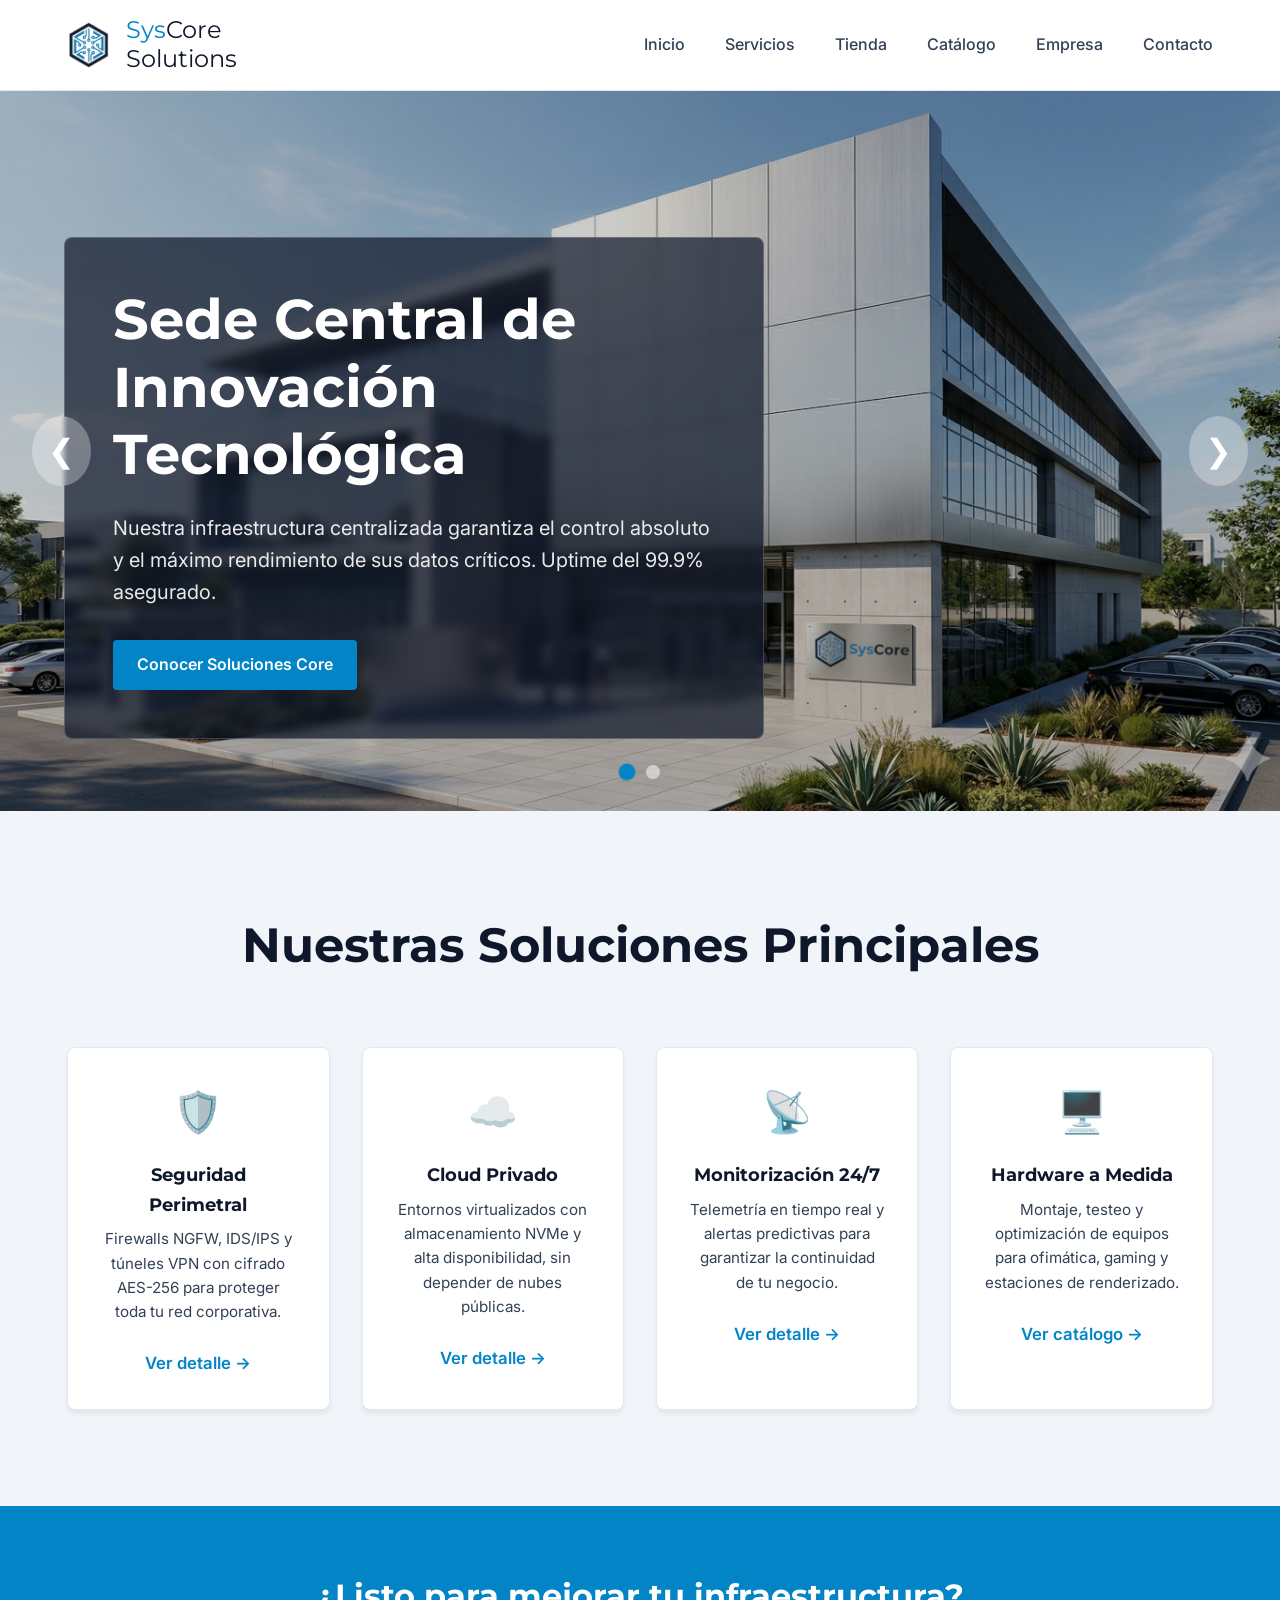
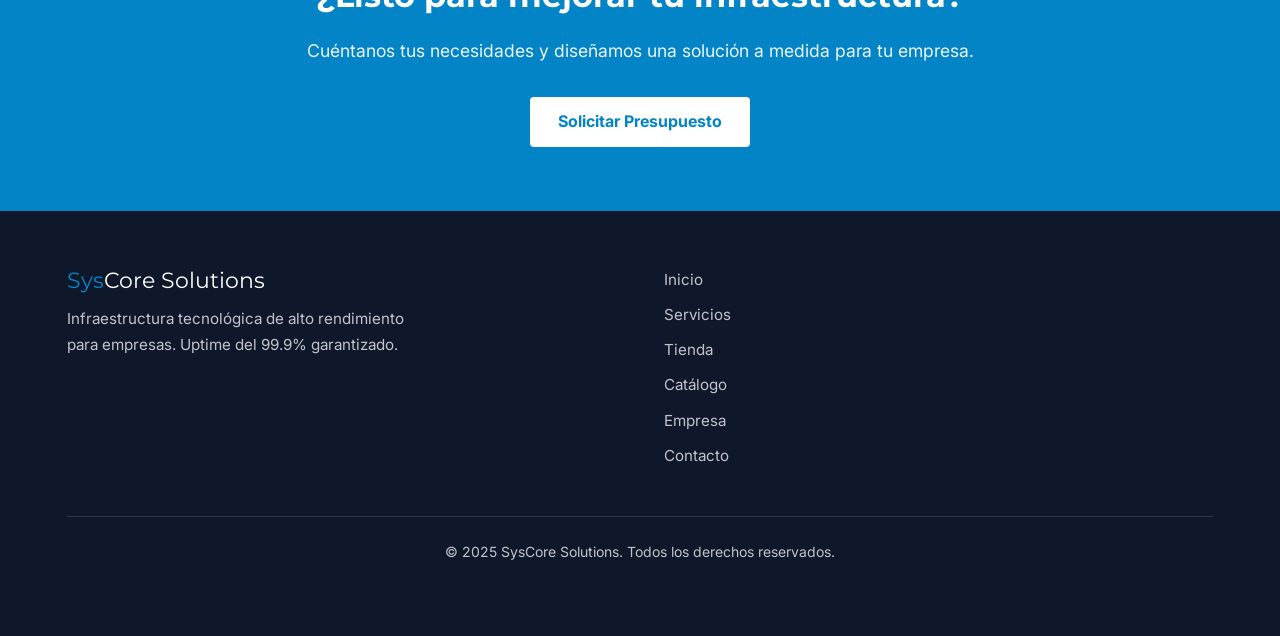
==== index.html @ d4460f2e "Web SysCore Solutions con catalogo XML (sin PHP)" ====
<!DOCTYPE html>
<html lang="es">

<head>
    <meta charset="UTF-8">
    <meta name="viewport" content="width=device-width, initial-scale=1.0">
    <title>SysCore Solutions - Inicio</title>
    <link rel="preconnect" href="https://fonts.googleapis.com">
    <link rel="preconnect" href="https://fonts.gstatic.com" crossorigin>
    <link href="https://fonts.googleapis.com/css2?family=Inter:wght@400;500;600&family=Montserrat:wght@700&display=swap"
        rel="stylesheet">
    <link rel="stylesheet" href="styles.css">
</head>

<body>

    <header>
        <div class="container nav-container">
            <div class="logo-container">
                <img src="imagenes/logo.png" alt="Logotipo SysCore Solutions" class="logo-img">
                <div class="logo"><span class="logo-sys">Sys</span>Core<br>Solutions</div>
            </div>
            <div class="menu-toggle">☰</div>
            <nav>
                <ul class="nav-links">
                    <li><a href="index.html">Inicio</a></li>
                    <li><a href="servicios.html">Servicios</a></li>
                    <li><a href="tienda.html">Tienda</a></li>
                    <li><a href="catalogo.html">Catálogo</a></li>
                    <li><a href="empresa.html">Empresa</a></li>
                    <li><a href="contacto.html">Contacto</a></li>
                </ul>
            </nav>
        </div>
    </header>

    <section class="hero">
        <button class="carousel-control prev" id="prevBtn">&#10094;</button>
        <button class="carousel-control next" id="nextBtn">&#10095;</button>

        <div class="carousel-track" id="carouselTrack">
            <div class="slide">
                <img src="imagenes/sede-empresarial.jpg" alt="Sede empresarial de SysCore Solutions">
                <div class="hero-content">
                    <h1>Sede Central de Innovación Tecnológica</h1>
                    <p>Nuestra infraestructura centralizada garantiza el control absoluto y el máximo rendimiento de sus
                        datos críticos. Uptime del 99.9% asegurado.</p>
                    <a href="servicios.html" class="btn-primary">Conocer Soluciones Core</a>
                </div>
            </div>
            <div class="slide">
                <img src="imagenes/sala-servidores.jpg" alt="Sala de servidores de alta disponibilidad">
                <div class="hero-content">
                    <h1>Centros de Datos de Alta Disponibilidad</h1>
                    <p>Garantizamos un 99.9% de Uptime con seguridad perimetral avanzada y redundancia total. Sin puntos
                        únicos de fallo.</p>
                    <a href="tienda.html" class="btn-primary">Nuestras Garantías</a>
                </div>
            </div>
        </div>

        <ul class="carousel-indicators">
            <li class="indicator active" data-slide="0"></li>
            <li class="indicator" data-slide="1"></li>
        </ul>
    </section>

    <script>
        const track = document.getElementById('carouselTrack');
        const nextBtn = document.getElementById('nextBtn');
        const prevBtn = document.getElementById('prevBtn');
        const indicatorContainer = document.querySelector('.carousel-indicators');
        const indicators = Array.from(indicatorContainer.children);
        let currentSlide = 0;
        const totalSlides = 2;
        let autoPlayInterval;

        const moveToSlide = (targetIndex) => {
            track.style.transform = `translateX(-${targetIndex * 100}%)`;
            currentSlide = targetIndex;
            indicators.forEach((ind, index) => ind.classList.toggle('active', index === targetIndex));
        };
        const nextSlide = () => moveToSlide(currentSlide === totalSlides - 1 ? 0 : currentSlide + 1);
        const prevSlide = () => moveToSlide(currentSlide === 0 ? totalSlides - 1 : currentSlide - 1);

        nextBtn.addEventListener('click', () => { nextSlide(); resetAutoPlay(); });
        prevBtn.addEventListener('click', () => { prevSlide(); resetAutoPlay(); });
        indicatorContainer.addEventListener('click', e => {
            const indicator = e.target.closest('.indicator');
            if (!indicator) return;
            moveToSlide(parseInt(indicator.dataset.slide));
            resetAutoPlay();
        });

        const resetAutoPlay = () => { clearInterval(autoPlayInterval); autoPlayInterval = setInterval(nextSlide, 5000); };
        resetAutoPlay();
    </script>

    <!-- SECCIÓN DESTACADOS -->
    <section class="page-section bg-light">
        <div class="container">
            <h2 class="section-title">Nuestras Soluciones Principales</h2>
            <div class="highlights-grid">
                <div class="highlight-card">
                    <span class="highlight-icon" aria-hidden="true">🛡️</span>
                    <h3>Seguridad Perimetral</h3>
                    <p>Firewalls NGFW, IDS/IPS y túneles VPN con cifrado AES-256 para proteger toda tu red corporativa.</p>
                    <br>
                    <a href="ficha-seguridad.html" class="card-link">Ver detalle →</a>
                </div>
                <div class="highlight-card">
                    <span class="highlight-icon" aria-hidden="true">☁️</span>
                    <h3>Cloud Privado</h3>
                    <p>Entornos virtualizados con almacenamiento NVMe y alta disponibilidad, sin depender de nubes públicas.</p>
                    <br>
                    <a href="servicios.html" class="card-link">Ver detalle →</a>
                </div>
                <div class="highlight-card">
                    <span class="highlight-icon" aria-hidden="true">📡</span>
                    <h3>Monitorización 24/7</h3>
                    <p>Telemetría en tiempo real y alertas predictivas para garantizar la continuidad de tu negocio.</p>
                    <br>
                    <a href="servicios.html" class="card-link">Ver detalle →</a>
                </div>
                <div class="highlight-card">
                    <span class="highlight-icon" aria-hidden="true">🖥️</span>
                    <h3>Hardware a Medida</h3>
                    <p>Montaje, testeo y optimización de equipos para ofimática, gaming y estaciones de renderizado.</p>
                    <br>
                    <a href="tienda.html" class="card-link">Ver catálogo →</a>
                </div>
            </div>
        </div>
    </section>

    <!-- CTA BANNER -->
    <section class="cta-banner">
        <div class="container">
            <h2>¿Listo para mejorar tu infraestructura?</h2>
            <p>Cuéntanos tus necesidades y diseñamos una solución a medida para tu empresa.</p>
            <a href="contacto.html" class="btn-secondary">Solicitar Presupuesto</a>
        </div>
    </section>

    <!-- FOOTER -->
    <footer>
        <div class="container footer-container">
            <div class="footer-brand">
                <div class="logo"><span class="logo-sys">Sys</span>Core Solutions</div>
                <p>Infraestructura tecnológica de alto rendimiento para empresas. Uptime del 99.9% garantizado.</p>
            </div>
            <nav class="footer-nav" aria-label="Navegación pie de página">
                <ul>
                    <li><a href="index.html">Inicio</a></li>
                    <li><a href="servicios.html">Servicios</a></li>
                    <li><a href="tienda.html">Tienda</a></li>
                    <li><a href="catalogo.html">Catálogo</a></li>
                    <li><a href="empresa.html">Empresa</a></li>
                    <li><a href="contacto.html">Contacto</a></li>
                </ul>
            </nav>
            <p class="footer-copy">© 2025 SysCore Solutions. Todos los derechos reservados.</p>
        </div>
    </footer>

</body>

</html>
---- styles.css ----
/* Variables de color y tipografía */
:root {
    --primary-color: #0F172A;
    --accent-color: #0284C7;
    --bg-light: #F1F5F9;
    --white: #FFFFFF;
    --text-main: #334155;
    --font-headings: 'Montserrat', sans-serif;
    --font-body: 'Inter', sans-serif;
}

* {
    margin: 0;
    padding: 0;
    box-sizing: border-box;
}

/* ZOOM Y RESOLUCIÓN ADAPTABLE: Al usar 100%, respeta el tamaño/zoom del navegador. Todo lo basado en rem escalará. */
html {
    font-size: 100%;
    scroll-behavior: smooth;
}

/* ANIMACIÓN DE TRANSICIÓN AL CAMBIAR DE SECCIÓN/PÁGINA */
@keyframes fadeIn {
    from {
        opacity: 0;
        transform: translateY(15px);
    }

    to {
        opacity: 1;
        transform: translateY(0);
    }
}

body {
    font-family: var(--font-body);
    color: var(--text-main);
    background-color: var(--white);
    line-height: 1.6;
    width: 100%;
    overflow-x: hidden;
    animation: fadeIn 0.5s cubic-bezier(0.25, 0.46, 0.45, 0.94) forwards;
}

h1,
h2,
h3 {
    font-family: var(--font-headings);
    color: var(--primary-color);
    margin-bottom: 1rem;
}

a {
    text-decoration: none;
    color: inherit;
    transition: color 0.3s ease, opacity 0.3s ease;
}

a:hover {
    opacity: 0.8;
}

/* Contenedores ultra fluidos para resoluciones grandes y pequeñas */
.container {
    width: 92%;
    max-width: 85rem;
    margin: 0 auto;
    padding: 0 1rem;
}

.btn-primary {
    display: inline-block;
    background-color: var(--accent-color);
    color: var(--white);
    padding: 0.75rem 1.5rem;
    border-radius: 0.25rem;
    font-weight: 600;
    border: none;
    cursor: pointer;
    transition: background-color 0.3s ease, transform 0.2s ease;
    text-align: center;
}

.btn-primary:hover {
    background-color: #026aa2;
    transform: translateY(-2px);
    opacity: 1;
}

/* CABECERA */
header {
    background-color: var(--white);
    border-bottom: 1px solid #e2e8f0;
    padding: 1rem 0;
    position: sticky;
    top: 0;
    z-index: 1000;
    transition: all 0.3s ease;
}

.nav-container {
    display: flex;
    justify-content: space-between;
    align-items: center;
}

.logo-container {
    display: flex;
    align-items: center;
    gap: 1rem;
}

.logo {
    font-family: var(--font-headings);
    font-size: 1.5rem;
    color: var(--primary-color);
    line-height: 1.2;
}

.logo-img {
    height: 3rem;
    width: auto;
    transition: transform 0.3s ease;
}

.logo-img:hover {
    transform: scale(1.05);
}

.logo-sys {
    color: var(--accent-color);
}

.nav-links {
    display: flex;
    gap: 2.5rem;
    list-style: none;
    font-weight: 500;
}

.nav-links a:hover {
    color: var(--accent-color);
    opacity: 1;
}

.menu-toggle {
    display: none;
    font-size: 1.5rem;
    cursor: pointer;
    color: var(--primary-color);
}

/* HERO (Inicio) */
.hero {
    position: relative;
    width: 100%;
    height: 80vh;
    min-height: 31.25rem;
    max-height: 62.5rem;
    overflow: hidden;
    background-color: #000;
}

.carousel-track {
    display: flex;
    height: 100%;
    width: 100%;
    transition: transform 0.8s cubic-bezier(0.4, 0, 0.2, 1);
}

.slide {
    min-width: 100%;
    height: 100%;
    position: relative;
}

.slide img {
    width: 100%;
    height: 100%;
    object-fit: cover;
    object-position: center;
    opacity: 0.8;
}

.hero-content {
    position: absolute;
    bottom: 10%;
    left: 5%;
    z-index: 10;
    color: white;
    background: rgba(15, 23, 42, 0.7);
    padding: 3rem;
    border-radius: 0.5rem;
    max-width: 43.75rem;
    width: 90%;
    backdrop-filter: blur(5px);
    border: 1px solid rgba(255, 255, 255, 0.2);
}

.hero h1 {
    font-size: 3.5rem;
    line-height: 1.2;
    color: white;
    margin-bottom: 1.5rem;
}

.hero p {
    font-size: 1.25rem;
    margin-bottom: 2rem;
    opacity: 0.9;
}

.carousel-control {
    position: absolute;
    top: 50%;
    transform: translateY(-50%);
    background: rgba(255, 255, 255, 0.3);
    border: none;
    color: white;
    font-size: 2rem;
    padding: 1rem;
    cursor: pointer;
    z-index: 20;
    border-radius: 50%;
    transition: background 0.3s ease, transform 0.3s ease;
    backdrop-filter: blur(2px);
}

.carousel-control:hover {
    background: rgba(255, 255, 255, 0.7);
    transform: translateY(-50%) scale(1.1);
}

.carousel-control.prev {
    left: 2rem;
}

.carousel-control.next {
    right: 2rem;
}

.carousel-indicators {
    position: absolute;
    bottom: 2rem;
    left: 50%;
    transform: translateX(-50%);
    display: flex;
    gap: 0.75rem;
    list-style: none;
    z-index: 20;
}

.indicator {
    width: 0.875rem;
    height: 0.875rem;
    background-color: rgba(255, 255, 255, 0.5);
    border-radius: 50%;
    cursor: pointer;
    transition: background-color 0.3s ease, transform 0.3s ease;
}

.indicator:hover {
    transform: scale(1.2);
}

.indicator.active {
    background-color: var(--accent-color);
    transform: scale(1.2);
}

/* SECCIONES GENERALES */
.page-section {
    padding: 6rem 0;
}

.bg-light {
    background-color: var(--bg-light);
}

.bg-white {
    background-color: var(--white);
}

.section-title {
    text-align: center;
    font-size: 3rem;
    margin-bottom: 4rem;
}

/* LISTA DE SERVICIOS (Resolución adaptable) */
.services-list {
    display: flex;
    flex-direction: column;
    gap: 4rem;
}

.service-row {
    display: flex;
    align-items: stretch;
    gap: 4rem;
    background-color: var(--white);
    border: 1px solid #e2e8f0;
    border-radius: 0.5rem;
    overflow: hidden;
    box-shadow: 0 0.25rem 0.375rem -0.0625rem rgba(0, 0, 0, 0.1);
    transition: transform 0.3s ease, box-shadow 0.3s ease;
}

.service-row:hover {
    transform: translateY(-0.3125rem);
    box-shadow: 0 1rem 2rem -0.5rem rgba(0, 0, 0, 0.15);
}

.service-row:nth-child(even) {
    flex-direction: row-reverse;
}

.service-img-container {
    flex: 1;
    min-width: 25rem;
    display: flex;
    align-items: center;
    justify-content: center;
    background-color: var(--bg-light);
    padding: 1.5rem;
}

.service-img-container img {
    width: 100%;
    height: 100%;
    max-height: 25rem;
    object-fit: contain;
    display: block;
    transition: transform 0.5s ease;
}

.service-row:hover .service-img-container img {
    transform: scale(1.03);
}

.service-details {
    flex: 1.5;
    padding: 3rem;
    display: flex;
    flex-direction: column;
    justify-content: center;
}

.service-details h3 {
    font-size: 2.25rem;
    margin-bottom: 1rem;
}

.service-details p {
    font-size: 1.125rem;
    margin-bottom: 1.5rem;
    color: var(--text-main);
    line-height: 1.8;
}

.card-link {
    color: var(--accent-color);
    font-weight: 600;
    font-size: 1.05rem;
    display: inline-flex;
    align-items: center;
    gap: 0.3125rem;
}

.card-link:hover {
    opacity: 1;
    text-decoration: underline;
}

/* GRID PARA LA TIENDA Y OTROS */
.grid {
    display: grid;
    grid-template-columns: repeat(auto-fit, minmax(22rem, 1fr));
    gap: 3rem;
}

/* TIENDA */
.category-title {
    font-size: 2rem;
    margin: 4rem 0 2rem;
    border-bottom: 0.125rem solid var(--accent-color);
    padding-bottom: 0.5rem;
    display: inline-block;
}

.tienda-card {
    background-color: var(--white);
    border: 1px solid #e2e8f0;
    border-radius: 0.5rem;
    padding: 3rem 2.5rem;
    box-shadow: 0 0.25rem 0.375rem -0.0625rem rgba(0, 0, 0, 0.1);
    display: flex;
    flex-direction: column;
    transition: transform 0.3s ease, box-shadow 0.3s ease;
}

.tienda-card:hover {
    transform: translateY(-0.3125rem);
    box-shadow: 0 1rem 2rem -0.5rem rgba(0, 0, 0, 0.15);
}

.tienda-card h3 {
    font-size: 1.5rem;
    color: var(--primary-color);
    margin-bottom: 0.5rem;
}

.tienda-card .price {
    font-size: 2.5rem;
    font-weight: 700;
    color: var(--accent-color);
    margin: 1.5rem 0;
}

.tienda-card ul {
    list-style: none;
    margin-bottom: 2.5rem;
    flex-grow: 1;
}

.tienda-card ul li {
    padding: 0.85rem 0;
    border-bottom: 1px solid #e2e8f0;
    font-size: 1.05rem;
}

.tienda-card ul li strong {
    color: var(--primary-color);
}

/* EMPRESA */
.empresa-grid {
    display: grid;
    grid-template-columns: 1fr 1fr;
    gap: 4rem;
    align-items: center;
}

.empresa-info h2 {
    font-size: 3rem;
    margin-bottom: 1.5rem;
}

.empresa-info p {
    margin-bottom: 1.5rem;
    font-size: 1.125rem;
    line-height: 1.8;
}

/* Contenedor del mapa de OpenStreetMap */
.empresa-mapa {
    width: 100%;
    height: 25rem;
    background-color: #cbd5e1;
    border-radius: 0.5rem;
    border: 0.125rem solid #e2e8f0;
    z-index: 1;
    /* Previene conflictos con menús desplegables si los añades luego */
}

/* Evita que los iconos del mapa hereden estilos de imagen de la web */
.leaflet-container img {
    max-width: none !important;
    padding: 0 !important;
}

/* CONTACTO */
.contact-form {
    max-width: 40rem;
    margin: 0 auto;
    display: flex;
    flex-direction: column;
    gap: 1.5rem;
    background-color: var(--bg-light);
    padding: 3rem;
    border-radius: 0.5rem;
    box-shadow: 0 0.25rem 0.375rem -0.0625rem rgba(0, 0, 0, 0.1);
}

.form-group label {
    display: block;
    margin-bottom: 0.5rem;
    font-weight: 600;
    color: var(--primary-color);
}

.contact-form input,
.contact-form select,
.contact-form textarea {
    width: 100%;
    padding: 1rem;
    border: 1px solid #cbd5e1;
    border-radius: 0.25rem;
    font-family: inherit;
    font-size: 1rem;
    transition: border-color 0.3s ease, box-shadow 0.3s ease;
}

.contact-form input:focus,
.contact-form select:focus,
.contact-form textarea:focus {
    outline: none;
    border-color: var(--accent-color);
    box-shadow: 0 0 0 0.1875rem rgba(2, 132, 199, 0.2);
}

/* RESPONSIVE Y ADAPTABILIDAD AL ZOOM */
@media (max-width: 1200px) {
    html {
        font-size: 95%;
    }

    .service-row {
        gap: 2rem;
    }

    .service-img-container {
        min-width: 20rem;
    }
}

@media (max-width: 1024px) {
    html {
        font-size: 90%;
    }

    .hero {
        height: 70vh;
    }

    .hero-content {
        padding: 2rem;
    }

    .hero h1 {
        font-size: 3rem;
    }

    .empresa-grid {
        gap: 3rem;
    }

    .service-details {
        padding: 2rem;
    }

    .nav-links {
        gap: 1.5rem;
    }
}

@media (max-width: 768px) {
    html {
        font-size: 85%;
    }

    .nav-links {
        display: none;
    }

    .menu-toggle {
        display: block;
    }

    .logo-container {
        gap: 0.625rem;
    }

    .logo-img {
        height: 2.5rem;
    }

    .hero {
        height: 60vh;
    }

    .hero-content {
        left: 0;
        bottom: 0;
        width: 100%;
        border-radius: 0;
        padding: 1.5rem;
    }

    .hero h1 {
        font-size: 2.5rem;
    }

    .hero p {
        font-size: 1.125rem;
    }

    .carousel-control {
        font-size: 1.5rem;
        padding: 0.75rem;
    }

    .carousel-control.prev {
        left: 1rem;
    }

    .carousel-control.next {
        right: 1rem;
    }

    /* Adaptación de la lista a vertical en móviles */
    .service-row,
    .service-row:nth-child(even) {
        flex-direction: column;
        gap: 0;
    }

    .service-img-container {
        width: 100%;
        padding: 2rem 1rem;
        border-bottom: 1px solid #e2e8f0;
    }

    .service-img-container img {
        max-height: 15.625rem;
    }

    .grid {
        grid-template-columns: 1fr;
        gap: 2rem;
    }

    .empresa-grid {
        grid-template-columns: 1fr;
    }

    .contact-form {
        padding: 1.5rem;
    }

    .section-title {
        font-size: 2.5rem;
    }
}

/* FOOTER */
footer {
    background-color: var(--primary-color);
    color: rgba(255, 255, 255, 0.75);
    padding: 3.5rem 0 2rem;
    margin-top: auto;
}

.footer-container {
    display: grid;
    grid-template-columns: 1fr 1fr;
    gap: 3rem;
    align-items: start;
    margin-bottom: 2.5rem;
}

.footer-brand .logo {
    color: var(--white);
    font-size: 1.4rem;
    margin-bottom: 0.75rem;
}

.footer-brand p {
    font-size: 0.95rem;
    line-height: 1.7;
    max-width: 22rem;
}

.footer-nav ul {
    list-style: none;
    display: flex;
    flex-direction: column;
    gap: 0.6rem;
}

.footer-nav a {
    color: rgba(255, 255, 255, 0.75);
    font-size: 0.95rem;
    transition: color 0.2s ease;
}

.footer-nav a:hover {
    color: var(--accent-color);
    opacity: 1;
}

.footer-copy {
    border-top: 1px solid rgba(255, 255, 255, 0.12);
    padding-top: 1.5rem;
    text-align: center;
    font-size: 0.875rem;
    grid-column: 1 / -1;
}

/* DESTACADOS (Portada) */
.highlights-grid {
    display: grid;
    grid-template-columns: repeat(auto-fit, minmax(14rem, 1fr));
    gap: 2rem;
}

.highlight-card {
    background-color: var(--white);
    border: 1px solid #e2e8f0;
    border-radius: 0.5rem;
    padding: 2rem;
    text-align: center;
    box-shadow: 0 0.25rem 0.375rem -0.0625rem rgba(0, 0, 0, 0.08);
    transition: transform 0.3s ease, box-shadow 0.3s ease;
}

.highlight-card:hover {
    transform: translateY(-0.3125rem);
    box-shadow: 0 1rem 2rem -0.5rem rgba(0, 0, 0, 0.13);
}

.highlight-icon {
    font-size: 2.5rem;
    margin-bottom: 1rem;
    display: block;
}

.highlight-card h3 {
    font-size: 1.15rem;
    margin-bottom: 0.5rem;
}

.highlight-card p {
    font-size: 0.95rem;
    color: var(--text-main);
    line-height: 1.6;
}

/* CTA BANNER */
.cta-banner {
    background-color: var(--accent-color);
    color: var(--white);
    text-align: center;
    padding: 4rem 0;
}

.cta-banner h2 {
    color: var(--white);
    font-size: 2rem;
    margin-bottom: 1rem;
}

.cta-banner p {
    font-size: 1.1rem;
    margin-bottom: 2rem;
    opacity: 0.92;
}

.btn-secondary {
    display: inline-block;
    background-color: var(--white);
    color: var(--accent-color);
    padding: 0.75rem 1.75rem;
    border-radius: 0.25rem;
    font-weight: 700;
    transition: background-color 0.3s ease, transform 0.2s ease;
}

.btn-secondary:hover {
    background-color: #e0f0fa;
    transform: translateY(-2px);
    opacity: 1;
}

/* FICHA DETALLE */
.ficha-hero {
    background-color: var(--primary-color);
    color: var(--white);
    padding: 5rem 0 4rem;
}

.ficha-hero h1 {
    color: var(--white);
    font-size: 2.75rem;
    margin-bottom: 1rem;
}

.ficha-hero p {
    font-size: 1.15rem;
    opacity: 0.85;
    max-width: 40rem;
    line-height: 1.8;
}

.ficha-features {
    display: grid;
    grid-template-columns: repeat(auto-fit, minmax(18rem, 1fr));
    gap: 2rem;
    margin-top: 3rem;
}

.ficha-feature-item {
    background-color: var(--bg-light);
    border-radius: 0.5rem;
    padding: 2rem;
    border-left: 4px solid var(--accent-color);
}

.ficha-feature-item h4 {
    font-size: 1.1rem;
    margin-bottom: 0.5rem;
    color: var(--primary-color);
}

.ficha-feature-item p {
    font-size: 0.95rem;
    line-height: 1.7;
}

/* RESPONSIVE FOOTER */
@media (max-width: 768px) {
    .footer-container {
        grid-template-columns: 1fr;
        gap: 2rem;
    }

    .footer-nav ul {
        flex-direction: row;
        flex-wrap: wrap;
        gap: 0.75rem 1.5rem;
    }

    .ficha-hero h1 {
        font-size: 2rem;
    }
}
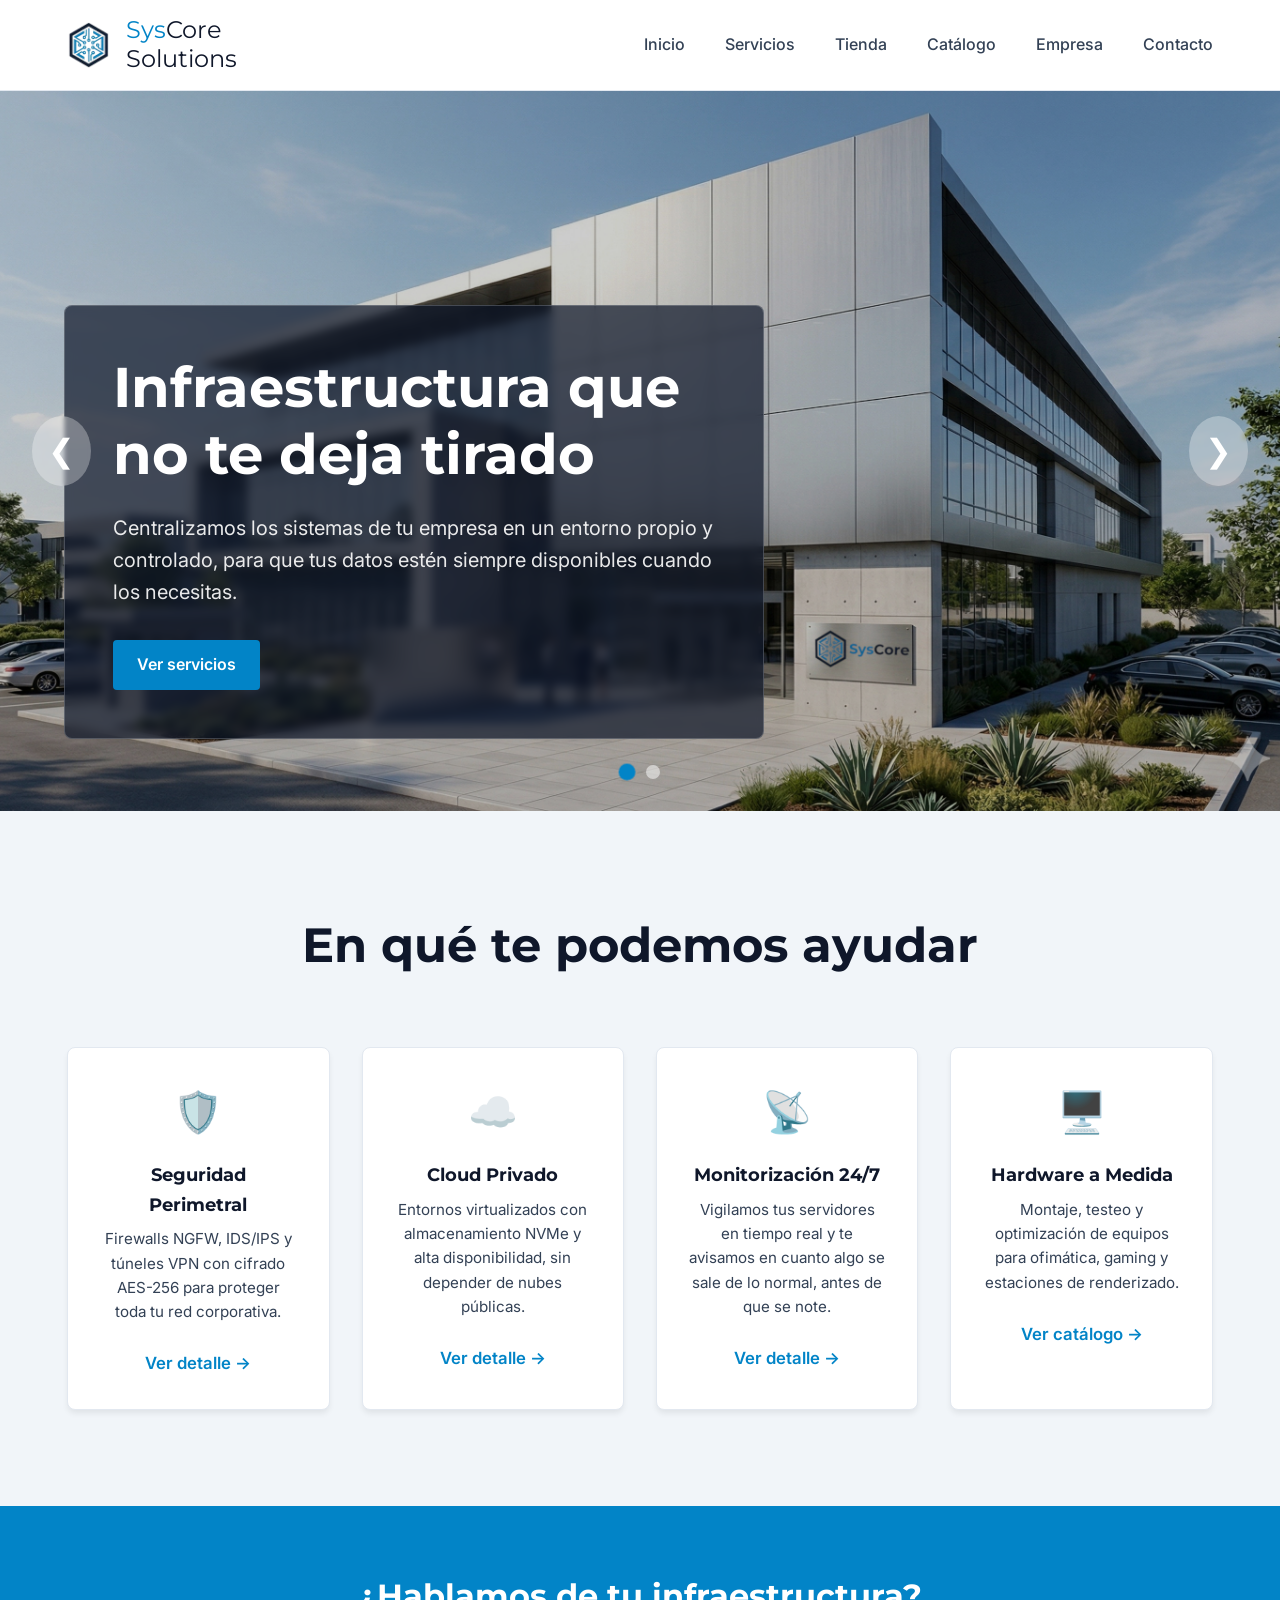
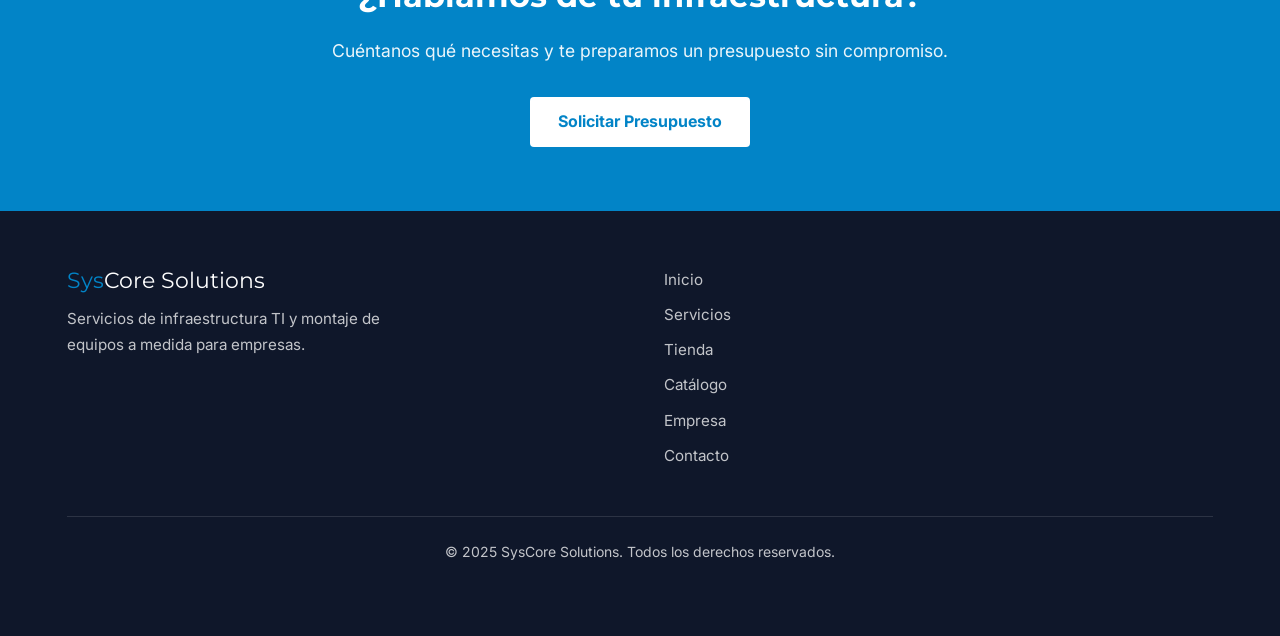
==== commit 7c619692: "Reescritura de textos de la web" ====
--- a/index.html
+++ b/index.html
@@ -42,19 +42,19 @@
             <div class="slide">
                 <img src="imagenes/sede-empresarial.jpg" alt="Sede empresarial de SysCore Solutions">
                 <div class="hero-content">
-                    <h1>Sede Central de Innovación Tecnológica</h1>
-                    <p>Nuestra infraestructura centralizada garantiza el control absoluto y el máximo rendimiento de sus
-                        datos críticos. Uptime del 99.9% asegurado.</p>
-                    <a href="servicios.html" class="btn-primary">Conocer Soluciones Core</a>
+                    <h1>Infraestructura que no te deja tirado</h1>
+                    <p>Centralizamos los sistemas de tu empresa en un entorno propio y controlado, para que tus datos
+                        estén siempre disponibles cuando los necesitas.</p>
+                    <a href="servicios.html" class="btn-primary">Ver servicios</a>
                 </div>
             </div>
             <div class="slide">
                 <img src="imagenes/sala-servidores.jpg" alt="Sala de servidores de alta disponibilidad">
                 <div class="hero-content">
-                    <h1>Centros de Datos de Alta Disponibilidad</h1>
-                    <p>Garantizamos un 99.9% de Uptime con seguridad perimetral avanzada y redundancia total. Sin puntos
-                        únicos de fallo.</p>
-                    <a href="tienda.html" class="btn-primary">Nuestras Garantías</a>
+                    <h1>Servidores con redundancia</h1>
+                    <p>Montamos los servidores con copias y discos en RAID, de forma que si falla una pieza el servicio
+                        sigue funcionando mientras lo solucionamos.</p>
+                    <a href="tienda.html" class="btn-primary">Ver tienda</a>
                 </div>
             </div>
         </div>
@@ -99,7 +99,7 @@
     <!-- SECCIÓN DESTACADOS -->
     <section class="page-section bg-light">
         <div class="container">
-            <h2 class="section-title">Nuestras Soluciones Principales</h2>
+            <h2 class="section-title">En qué te podemos ayudar</h2>
             <div class="highlights-grid">
                 <div class="highlight-card">
                     <span class="highlight-icon" aria-hidden="true">🛡️</span>
@@ -118,7 +118,7 @@
                 <div class="highlight-card">
                     <span class="highlight-icon" aria-hidden="true">📡</span>
                     <h3>Monitorización 24/7</h3>
-                    <p>Telemetría en tiempo real y alertas predictivas para garantizar la continuidad de tu negocio.</p>
+                    <p>Vigilamos tus servidores en tiempo real y te avisamos en cuanto algo se sale de lo normal, antes de que se note.</p>
                     <br>
                     <a href="servicios.html" class="card-link">Ver detalle →</a>
                 </div>
@@ -136,8 +136,8 @@
     <!-- CTA BANNER -->
     <section class="cta-banner">
         <div class="container">
-            <h2>¿Listo para mejorar tu infraestructura?</h2>
-            <p>Cuéntanos tus necesidades y diseñamos una solución a medida para tu empresa.</p>
+            <h2>¿Hablamos de tu infraestructura?</h2>
+            <p>Cuéntanos qué necesitas y te preparamos un presupuesto sin compromiso.</p>
             <a href="contacto.html" class="btn-secondary">Solicitar Presupuesto</a>
         </div>
     </section>
@@ -147,7 +147,7 @@
         <div class="container footer-container">
             <div class="footer-brand">
                 <div class="logo"><span class="logo-sys">Sys</span>Core Solutions</div>
-                <p>Infraestructura tecnológica de alto rendimiento para empresas. Uptime del 99.9% garantizado.</p>
+                <p>Servicios de infraestructura TI y montaje de equipos a medida para empresas.</p>
             </div>
             <nav class="footer-nav" aria-label="Navegación pie de página">
                 <ul>
